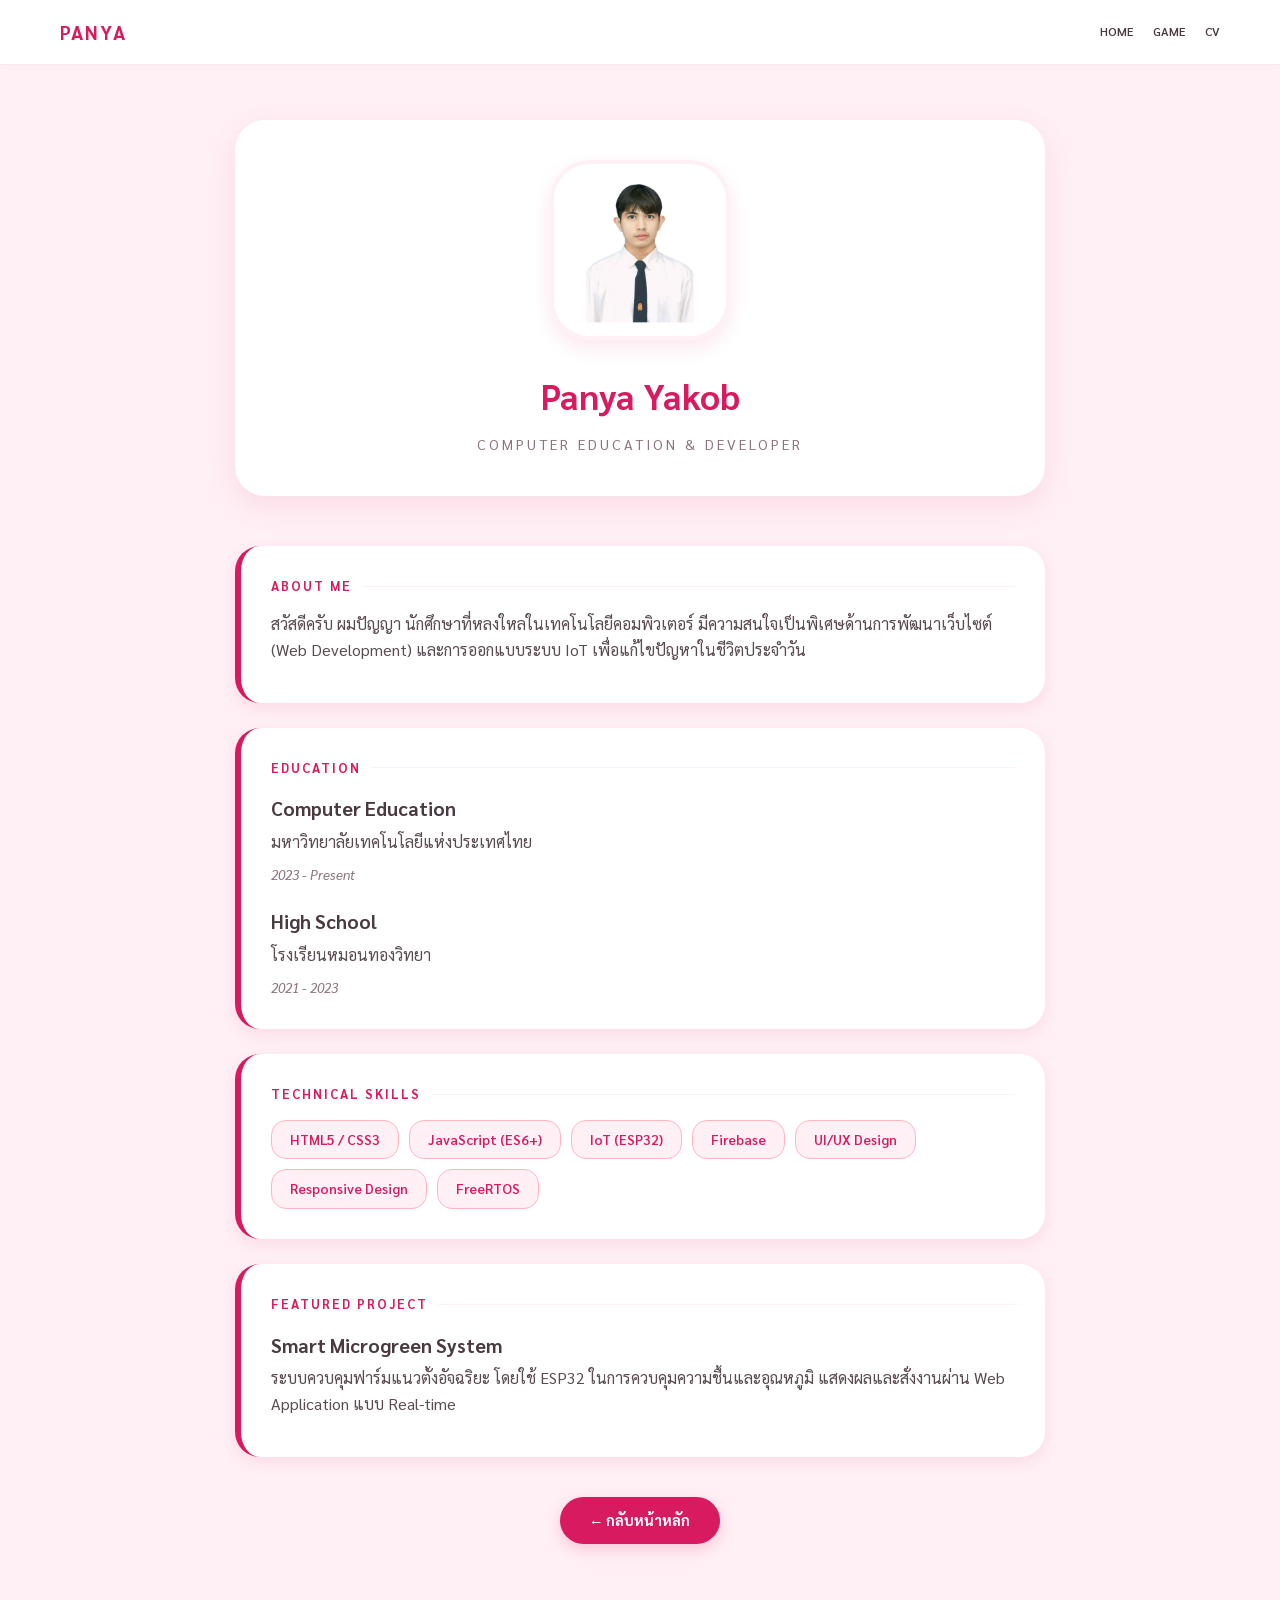
==== about.html @ d7eeed25 "ทดลอง" ====
<!DOCTYPE html>
<html lang="th">
<head>
    <meta charset="UTF-8">
    <meta name="viewport" content="width=device-width, initial-scale=1.0">
    <title>CV | Panya Pink Edition</title>
    
    <link href="https://fonts.googleapis.com/css2?family=Inter:wght@400;600;700&family=Sarabun:wght@400;700&display=swap" rel="stylesheet">

    <style>
        /* --- 1. BASE STYLES (Progressive Enhancement) --- */
        :root {
            --primary-pink: #D81B60;
            --soft-pink: #FFF0F5;
            --accent-pink: #FFB6C1;
            --dark-text: #4A3A3F;
            --light-bg: #ffffff;
            --shadow: rgba(216, 27, 96, 0.1);
        }

        * { margin: 0; padding: 0; box-sizing: border-box; }

        html { scroll-behavior: smooth; }

        body {
            font-family: 'Sarabun', 'Inter', sans-serif;
            background: var(--soft-pink);
            color: var(--dark-text);
            line-height: 1.6;
            padding-top: 80px; /* เว้นที่ให้ Navbar */
            -webkit-font-smoothing: antialiased;
        }

        /* --- 2. NAVIGATION --- */
        .navbar {
            position: fixed;
            top: 0; width: 100%; height: 65px;
            background: rgba(255, 255, 255, 0.98);
            backdrop-filter: blur(10px);
            display: flex; justify-content: center;
            z-index: 1000;
            border-bottom: 1px solid rgba(216, 27, 96, 0.1);
            box-shadow: 0 2px 10px rgba(0,0,0,0.02);
        }

        .nav-content {
            width: 100%; max-width: 1200px;
            display: flex; justify-content: space-between;
            align-items: center; padding: 0 20px;
        }

        .logo {
            font-size: 1.2rem; font-weight: 700;
            text-decoration: none; color: var(--primary-pink);
            letter-spacing: 2px;
        }

        .menu { display: flex; gap: 20px; }
        .menu a {
            text-decoration: none; color: var(--dark-text);
            font-size: 0.75rem; font-weight: 600;
            text-transform: uppercase; transition: 0.3s;
        }
        .menu a:hover { color: var(--primary-pink); }

        /* --- 3. CV LAYOUT --- */
        .cv-container {
            max-width: 850px;
            margin: 40px auto;
            padding: 0 20px;
        }

        /* Profile Header */
        .profile-header {
            text-align: center;
            margin-bottom: 50px;
            padding: 40px;
            background: var(--light-bg);
            border-radius: 30px;
            box-shadow: 0 10px 30px var(--shadow);
        }

        .profile-img {
            width: 180px; height: 180px;
            border-radius: 40px;
            object-fit: cover;
            border: 4px solid var(--soft-pink);
            margin-bottom: 20px;
            box-shadow: 0 8px 20px var(--shadow);
        }

        .profile-header h1 {
            font-size: 2.2rem;
            color: var(--primary-pink);
            margin-bottom: 10px;
        }

        .profile-header p {
            font-size: 0.9rem;
            letter-spacing: 3px;
            text-transform: uppercase;
            color: #8C747A;
        }

        /* CV Cards */
        .cv-card {
            background: var(--light-bg);
            border-radius: 25px;
            padding: 30px;
            margin-bottom: 25px;
            border-left: 6px solid var(--primary-pink);
            box-shadow: 0 5px 15px var(--shadow);
            transition: transform 0.3s ease;
        }

        .cv-card:hover {
            transform: translateY(-5px);
        }

        .section-title {
            font-size: 0.8rem;
            text-transform: uppercase;
            letter-spacing: 2px;
            color: var(--primary-pink);
            font-weight: 700;
            margin-bottom: 15px;
            display: flex;
            align-items: center;
            gap: 10px;
        }

        .section-title::after {
            content: ''; height: 1px; flex: 1; background: var(--soft-pink);
        }

        .info-title {
            font-size: 1.2rem;
            font-weight: 700;
            color: var(--dark-text);
            margin-bottom: 5px;
        }

        .info-desc {
            font-size: 1rem;
            color: #5a4b4f;
            margin-bottom: 10px;
        }

        .date-location {
            font-size: 0.85rem;
            color: #8C747A;
            font-style: italic;
        }

        /* Skill Tags */
        .skills-grid {
            display: flex;
            flex-wrap: wrap;
            gap: 10px;
            margin-top: 10px;
        }

        .skill-tag {
            background: var(--soft-pink);
            color: var(--primary-pink);
            padding: 8px 18px;
            border-radius: 15px;
            font-size: 0.85rem;
            font-weight: 600;
            border: 1px solid var(--accent-pink);
        }

        /* Footer / Back Button */
        .cv-footer {
            text-align: center;
            margin-top: 40px;
            padding-bottom: 60px;
        }

        .back-btn {
            display: inline-block;
            padding: 12px 30px;
            background: var(--primary-pink);
            color: #fff;
            text-decoration: none;
            border-radius: 50px;
            font-weight: 700;
            font-size: 0.9rem;
            transition: 0.3s;
            box-shadow: 0 5px 15px rgba(216, 27, 96, 0.2);
        }

        .back-btn:hover {
            background: #AD1457;
            transform: scale(1.05);
        }

        /* --- 4. RESPONSIVE --- */
        @media (max-width: 600px) {
            .profile-header { padding: 30px 20px; }
            .profile-img { width: 140px; height: 140px; }
            .profile-header h1 { font-size: 1.8rem; }
            .menu { display: none; } /* ซ่อนเมนูบนมือถือเพื่อความสะอาด */
        }
    </style>
</head>
<body>

    <nav class="navbar">
        <div class="nav-content">
            <a href="index.html" class="logo">PANYA</a>
            <div class="menu">
                <a href="index.html">Home</a>
                <a href="app.html">Game</a>
                <a href="about.html">CV</a>
            </div>
        </div>
    </nav>

    <main class="cv-container">
        
        <header class="profile-header">
            <img src="images/panyayakob.png" alt="Panya Yakob" class="profile-img" onerror="this.src='https://via.placeholder.com/200x200/D81B60/ffffff?text=Panya'">
            <h1>Panya Yakob</h1>
            <p>Computer Education & Developer</p>
        </header>

        <section class="cv-card">
            <div class="section-title">About Me</div>
            <p class="info-desc">
                สวัสดีครับ ผมปัญญา นักศึกษาที่หลงใหลในเทคโนโลยีคอมพิวเตอร์ 
                มีความสนใจเป็นพิเศษด้านการพัฒนาเว็บไซต์ (Web Development) 
                และการออกแบบระบบ IoT เพื่อแก้ไขปัญหาในชีวิตประจำวัน
            </p>
        </section>

        <section class="cv-card">
            <div class="section-title">Education</div>
            <div style="margin-bottom: 20px;">
                <p class="info-title">Computer Education</p>
                <p class="info-desc">มหาวิทยาลัยเทคโนโลยีแห่งประเทศไทย</p>
                <p class="date-location">2023 - Present</p>
            </div>
            <div>
                <p class="info-title">High School</p>
                <p class="info-desc">โรงเรียนหมอนทองวิทยา</p>
                <p class="date-location">2021 - 2023</p>
            </div>
        </section>

        <section class="cv-card">
            <div class="section-title">Technical Skills</div>
            <div class="skills-grid">
                <span class="skill-tag">HTML5 / CSS3</span>
                <span class="skill-tag">JavaScript (ES6+)</span>
                <span class="skill-tag">IoT (ESP32)</span>
                <span class="skill-tag">Firebase</span>
                <span class="skill-tag">UI/UX Design</span>
                <span class="skill-tag">Responsive Design</span>
                <span class="skill-tag">FreeRTOS</span>
            </div>
        </section>

        <section class="cv-card">
            <div class="section-title">Featured Project</div>
            <p class="info-title">Smart Microgreen System</p>
            <p class="info-desc">
                ระบบควบคุมฟาร์มแนวตั้งอัจฉริยะ โดยใช้ ESP32 ในการควบคุมความชื้นและอุณหภูมิ 
                แสดงผลและสั่งงานผ่าน Web Application แบบ Real-time
            </p>
        </section>

        <div class="cv-footer">
            <a href="index.html" class="back-btn">← กลับหน้าหลัก</a>
        </div>

    </main>

</body>
</html>
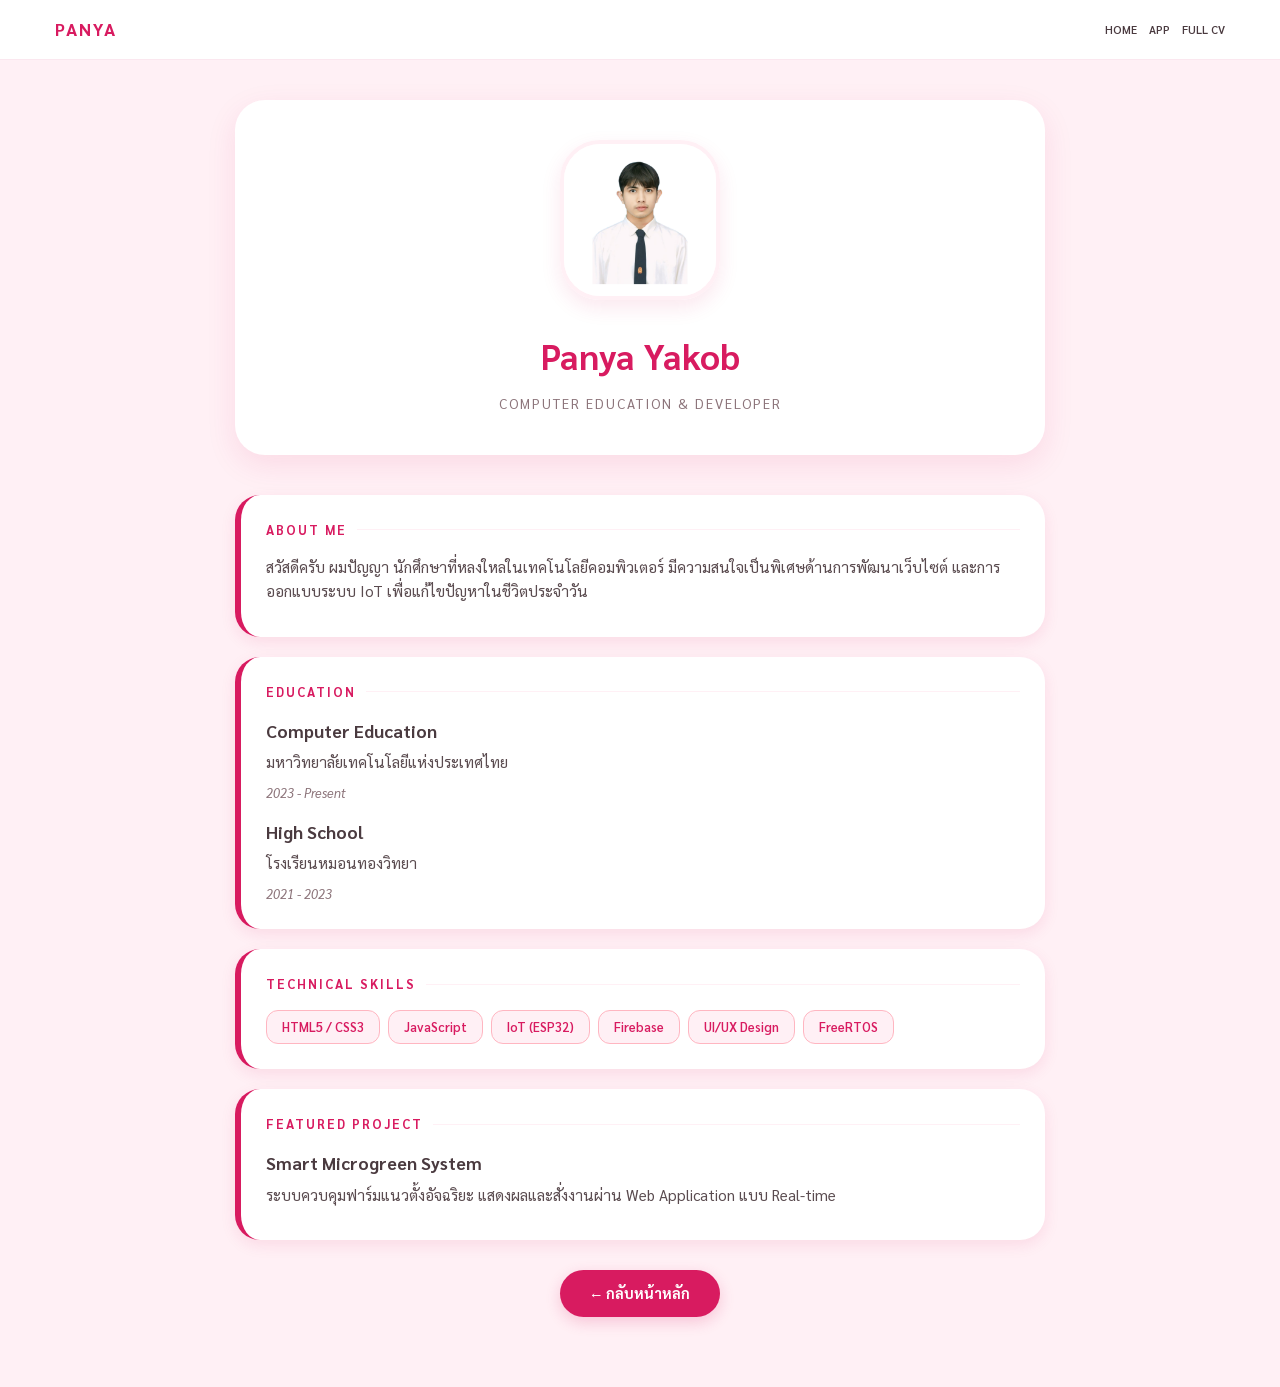
==== commit 04a9100c: "ทดลอง" ====
--- a/about.html
+++ b/about.html
@@ -27,38 +27,49 @@
             background: var(--soft-pink);
             color: var(--dark-text);
             line-height: 1.6;
-            padding-top: 80px; /* เว้นที่ให้ Navbar */
+            padding-top: 80px; 
             -webkit-font-smoothing: antialiased;
         }
 
-        /* --- 2. NAVIGATION --- */
+        /* --- 2. NAVIGATION (ปรับปรุงส่วนที่หายไปให้ Responsive) --- */
         .navbar {
             position: fixed;
-            top: 0; width: 100%; height: 65px;
+            top: 0; width: 100%; height: 60px;
             background: rgba(255, 255, 255, 0.98);
             backdrop-filter: blur(10px);
             display: flex; justify-content: center;
             z-index: 1000;
             border-bottom: 1px solid rgba(216, 27, 96, 0.1);
-            box-shadow: 0 2px 10px rgba(0,0,0,0.02);
         }
 
         .nav-content {
             width: 100%; max-width: 1200px;
             display: flex; justify-content: space-between;
-            align-items: center; padding: 0 20px;
+            align-items: center; padding: 0 15px;
         }
 
         .logo {
-            font-size: 1.2rem; font-weight: 700;
+            font-size: 1.1rem; font-weight: 700;
             text-decoration: none; color: var(--primary-pink);
             letter-spacing: 2px;
-        }
-
-        .menu { display: flex; gap: 20px; }
+            flex-shrink: 0;
+        }
+
+        .menu { 
+            display: flex; 
+            gap: 12px; 
+            overflow-x: auto; 
+            white-space: nowrap;
+            padding: 5px 0;
+            -webkit-overflow-scrolling: touch;
+        }
+
+        /* ซ่อน Scrollbar */
+        .menu::-webkit-scrollbar { display: none; }
+
         .menu a {
             text-decoration: none; color: var(--dark-text);
-            font-size: 0.75rem; font-weight: 600;
+            font-size: 0.7rem; font-weight: 600;
             text-transform: uppercase; transition: 0.3s;
         }
         .menu a:hover { color: var(--primary-pink); }
@@ -66,22 +77,21 @@
         /* --- 3. CV LAYOUT --- */
         .cv-container {
             max-width: 850px;
-            margin: 40px auto;
+            margin: 20px auto;
             padding: 0 20px;
         }
 
-        /* Profile Header */
         .profile-header {
             text-align: center;
-            margin-bottom: 50px;
-            padding: 40px;
+            margin-bottom: 40px;
+            padding: 40px 20px;
             background: var(--light-bg);
             border-radius: 30px;
             box-shadow: 0 10px 30px var(--shadow);
         }
 
         .profile-img {
-            width: 180px; height: 180px;
+            width: 160px; height: 160px;
             border-radius: 40px;
             object-fit: cover;
             border: 4px solid var(--soft-pink);
@@ -90,32 +100,29 @@
         }
 
         .profile-header h1 {
-            font-size: 2.2rem;
+            font-size: clamp(1.8rem, 5vw, 2.2rem);
             color: var(--primary-pink);
             margin-bottom: 10px;
         }
 
         .profile-header p {
-            font-size: 0.9rem;
-            letter-spacing: 3px;
+            font-size: 0.85rem;
+            letter-spacing: 2px;
             text-transform: uppercase;
             color: #8C747A;
         }
 
-        /* CV Cards */
         .cv-card {
             background: var(--light-bg);
             border-radius: 25px;
-            padding: 30px;
-            margin-bottom: 25px;
+            padding: 25px;
+            margin-bottom: 20px;
             border-left: 6px solid var(--primary-pink);
             box-shadow: 0 5px 15px var(--shadow);
             transition: transform 0.3s ease;
         }
 
-        .cv-card:hover {
-            transform: translateY(-5px);
-        }
+        .cv-card:hover { transform: translateY(-5px); }
 
         .section-title {
             font-size: 0.8rem;
@@ -124,83 +131,38 @@
             color: var(--primary-pink);
             font-weight: 700;
             margin-bottom: 15px;
-            display: flex;
-            align-items: center;
-            gap: 10px;
-        }
-
-        .section-title::after {
-            content: ''; height: 1px; flex: 1; background: var(--soft-pink);
-        }
-
-        .info-title {
-            font-size: 1.2rem;
-            font-weight: 700;
-            color: var(--dark-text);
-            margin-bottom: 5px;
-        }
-
-        .info-desc {
-            font-size: 1rem;
-            color: #5a4b4f;
-            margin-bottom: 10px;
-        }
-
-        .date-location {
-            font-size: 0.85rem;
-            color: #8C747A;
-            font-style: italic;
-        }
-
-        /* Skill Tags */
-        .skills-grid {
-            display: flex;
-            flex-wrap: wrap;
-            gap: 10px;
-            margin-top: 10px;
-        }
-
+            display: flex; align-items: center; gap: 10px;
+        }
+
+        .section-title::after { content: ''; height: 1px; flex: 1; background: var(--soft-pink); }
+
+        .info-title { font-size: 1.1rem; font-weight: 700; color: var(--dark-text); margin-bottom: 5px; }
+        .info-desc { font-size: 0.95rem; color: #5a4b4f; margin-bottom: 8px; }
+        .date-location { font-size: 0.8rem; color: #8C747A; font-style: italic; }
+
+        .skills-grid { display: flex; flex-wrap: wrap; gap: 8px; margin-top: 10px; }
         .skill-tag {
-            background: var(--soft-pink);
-            color: var(--primary-pink);
-            padding: 8px 18px;
-            border-radius: 15px;
-            font-size: 0.85rem;
-            font-weight: 600;
-            border: 1px solid var(--accent-pink);
-        }
-
-        /* Footer / Back Button */
-        .cv-footer {
-            text-align: center;
-            margin-top: 40px;
-            padding-bottom: 60px;
-        }
+            background: var(--soft-pink); color: var(--primary-pink);
+            padding: 6px 15px; border-radius: 12px;
+            font-size: 0.8rem; font-weight: 600; border: 1px solid var(--accent-pink);
+        }
+
+        .cv-footer { text-align: center; margin-top: 30px; padding-bottom: 50px; }
 
         .back-btn {
-            display: inline-block;
-            padding: 12px 30px;
-            background: var(--primary-pink);
-            color: #fff;
-            text-decoration: none;
-            border-radius: 50px;
-            font-weight: 700;
-            font-size: 0.9rem;
-            transition: 0.3s;
-            box-shadow: 0 5px 15px rgba(216, 27, 96, 0.2);
-        }
-
-        .back-btn:hover {
-            background: #AD1457;
-            transform: scale(1.05);
-        }
-
-        /* --- 4. RESPONSIVE --- */
-        @media (max-width: 600px) {
-            .profile-header { padding: 30px 20px; }
-            .profile-img { width: 140px; height: 140px; }
-            .profile-header h1 { font-size: 1.8rem; }
-            .menu { display: none; } /* ซ่อนเมนูบนมือถือเพื่อความสะอาด */
+            display: inline-block; padding: 12px 30px;
+            background: var(--primary-pink); color: #fff;
+            text-decoration: none; border-radius: 50px;
+            font-weight: 700; font-size: 0.9rem;
+            transition: 0.3s; box-shadow: 0 5px 15px rgba(216, 27, 96, 0.2);
+        }
+
+        .back-btn:hover { background: #AD1457; transform: scale(1.05); }
+
+        @media (max-width: 400px) {
+            .logo { font-size: 0.9rem; }
+            .menu { gap: 8px; }
+            .profile-header { padding: 30px 15px; }
         }
     </style>
 </head>
@@ -211,8 +173,8 @@
             <a href="index.html" class="logo">PANYA</a>
             <div class="menu">
                 <a href="index.html">Home</a>
-                <a href="app.html">Game</a>
-                <a href="about.html">CV</a>
+                <a href="app.html">App</a>
+                <a href="about.html">Full CV</a>
             </div>
         </div>
     </nav>
@@ -228,15 +190,13 @@
         <section class="cv-card">
             <div class="section-title">About Me</div>
             <p class="info-desc">
-                สวัสดีครับ ผมปัญญา นักศึกษาที่หลงใหลในเทคโนโลยีคอมพิวเตอร์ 
-                มีความสนใจเป็นพิเศษด้านการพัฒนาเว็บไซต์ (Web Development) 
-                และการออกแบบระบบ IoT เพื่อแก้ไขปัญหาในชีวิตประจำวัน
+                สวัสดีครับ ผมปัญญา นักศึกษาที่หลงใหลในเทคโนโลยีคอมพิวเตอร์ มีความสนใจเป็นพิเศษด้านการพัฒนาเว็บไซต์ และการออกแบบระบบ IoT เพื่อแก้ไขปัญหาในชีวิตประจำวัน
             </p>
         </section>
 
         <section class="cv-card">
             <div class="section-title">Education</div>
-            <div style="margin-bottom: 20px;">
+            <div style="margin-bottom: 15px;">
                 <p class="info-title">Computer Education</p>
                 <p class="info-desc">มหาวิทยาลัยเทคโนโลยีแห่งประเทศไทย</p>
                 <p class="date-location">2023 - Present</p>
@@ -252,11 +212,10 @@
             <div class="section-title">Technical Skills</div>
             <div class="skills-grid">
                 <span class="skill-tag">HTML5 / CSS3</span>
-                <span class="skill-tag">JavaScript (ES6+)</span>
+                <span class="skill-tag">JavaScript</span>
                 <span class="skill-tag">IoT (ESP32)</span>
                 <span class="skill-tag">Firebase</span>
                 <span class="skill-tag">UI/UX Design</span>
-                <span class="skill-tag">Responsive Design</span>
                 <span class="skill-tag">FreeRTOS</span>
             </div>
         </section>
@@ -265,8 +224,7 @@
             <div class="section-title">Featured Project</div>
             <p class="info-title">Smart Microgreen System</p>
             <p class="info-desc">
-                ระบบควบคุมฟาร์มแนวตั้งอัจฉริยะ โดยใช้ ESP32 ในการควบคุมความชื้นและอุณหภูมิ 
-                แสดงผลและสั่งงานผ่าน Web Application แบบ Real-time
+                ระบบควบคุมฟาร์มแนวตั้งอัจฉริยะ แสดงผลและสั่งงานผ่าน Web Application แบบ Real-time
             </p>
         </section>
 
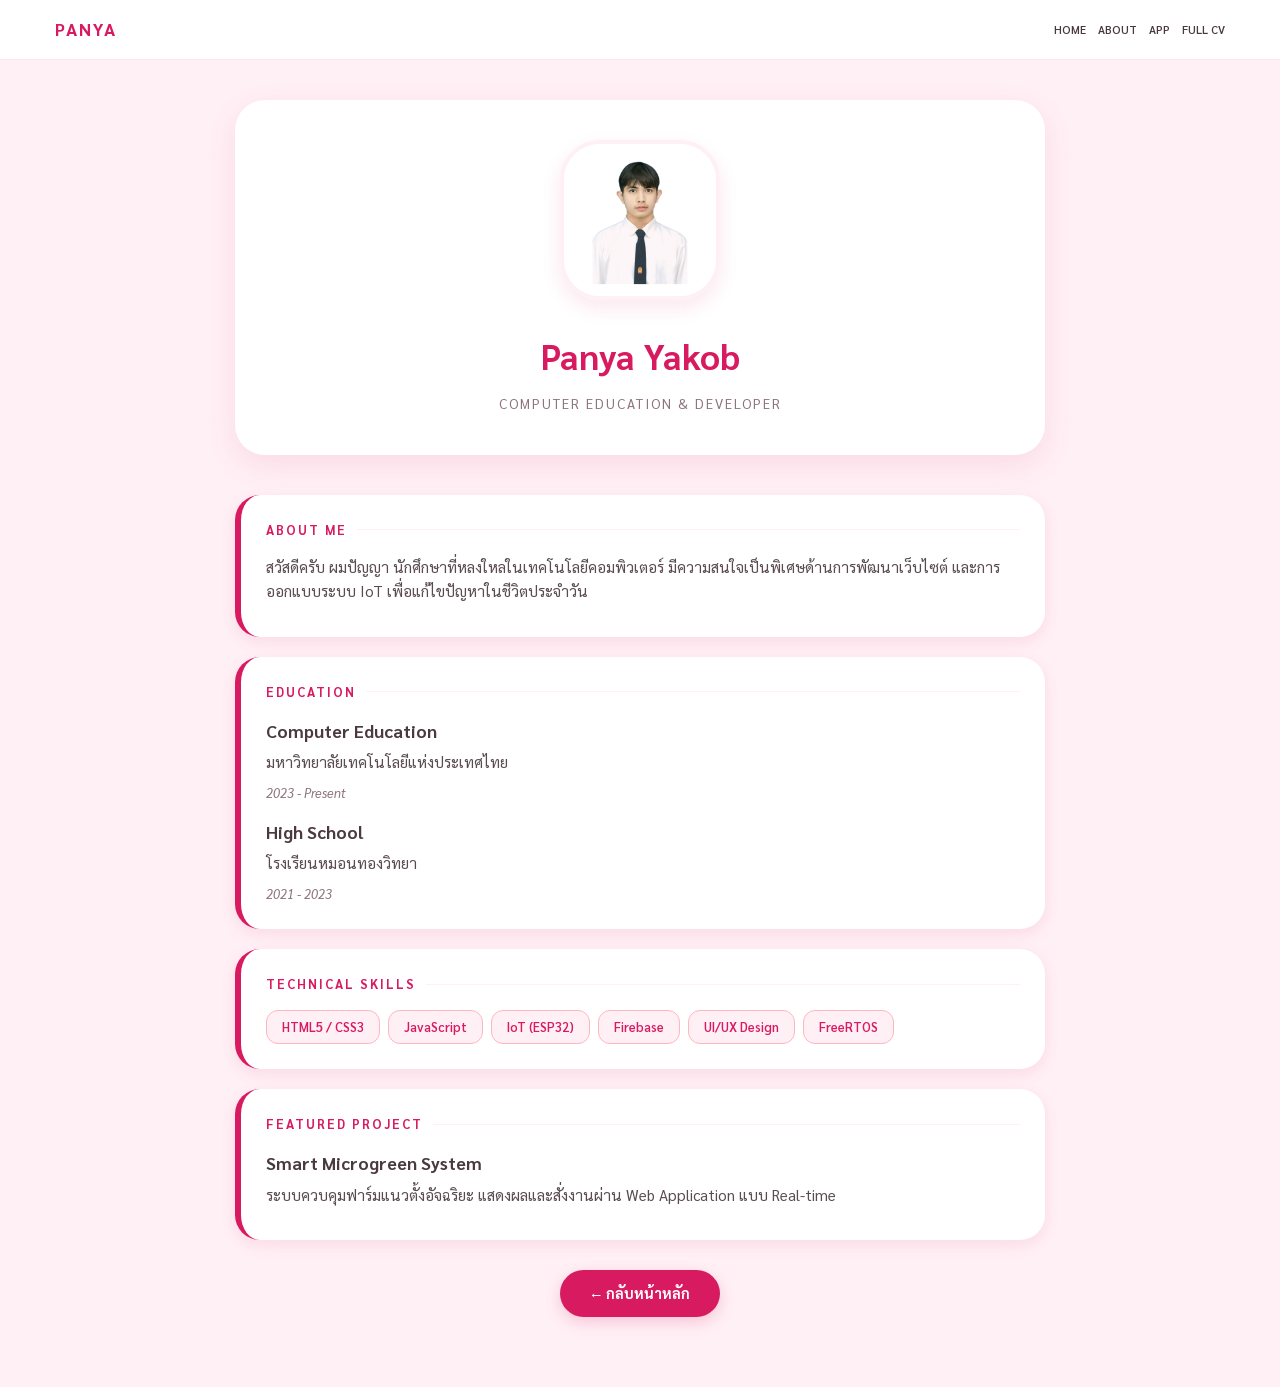
==== commit 1b1876e2: "ทดลอง" ====
--- a/about.html
+++ b/about.html
@@ -8,7 +8,7 @@
     <link href="https://fonts.googleapis.com/css2?family=Inter:wght@400;600;700&family=Sarabun:wght@400;700&display=swap" rel="stylesheet">
 
     <style>
-        /* --- 1. BASE STYLES (Progressive Enhancement) --- */
+        /* --- 1. BASE STYLES --- */
         :root {
             --primary-pink: #D81B60;
             --soft-pink: #FFF0F5;
@@ -31,7 +31,7 @@
             -webkit-font-smoothing: antialiased;
         }
 
-        /* --- 2. NAVIGATION (ปรับปรุงส่วนที่หายไปให้ Responsive) --- */
+        /* --- 2. NAVIGATION (Responsive Optimized) --- */
         .navbar {
             position: fixed;
             top: 0; width: 100%; height: 60px;
@@ -159,10 +159,12 @@
 
         .back-btn:hover { background: #AD1457; transform: scale(1.05); }
 
+        /* การปรับแต่งสำหรับมือถือจอเล็กพิเศษ */
         @media (max-width: 400px) {
             .logo { font-size: 0.9rem; }
             .menu { gap: 8px; }
             .profile-header { padding: 30px 15px; }
+            .nav-content { padding: 0 10px; }
         }
     </style>
 </head>
@@ -173,6 +175,7 @@
             <a href="index.html" class="logo">PANYA</a>
             <div class="menu">
                 <a href="index.html">Home</a>
+                <a href="index.html#about">About</a>
                 <a href="app.html">App</a>
                 <a href="about.html">Full CV</a>
             </div>
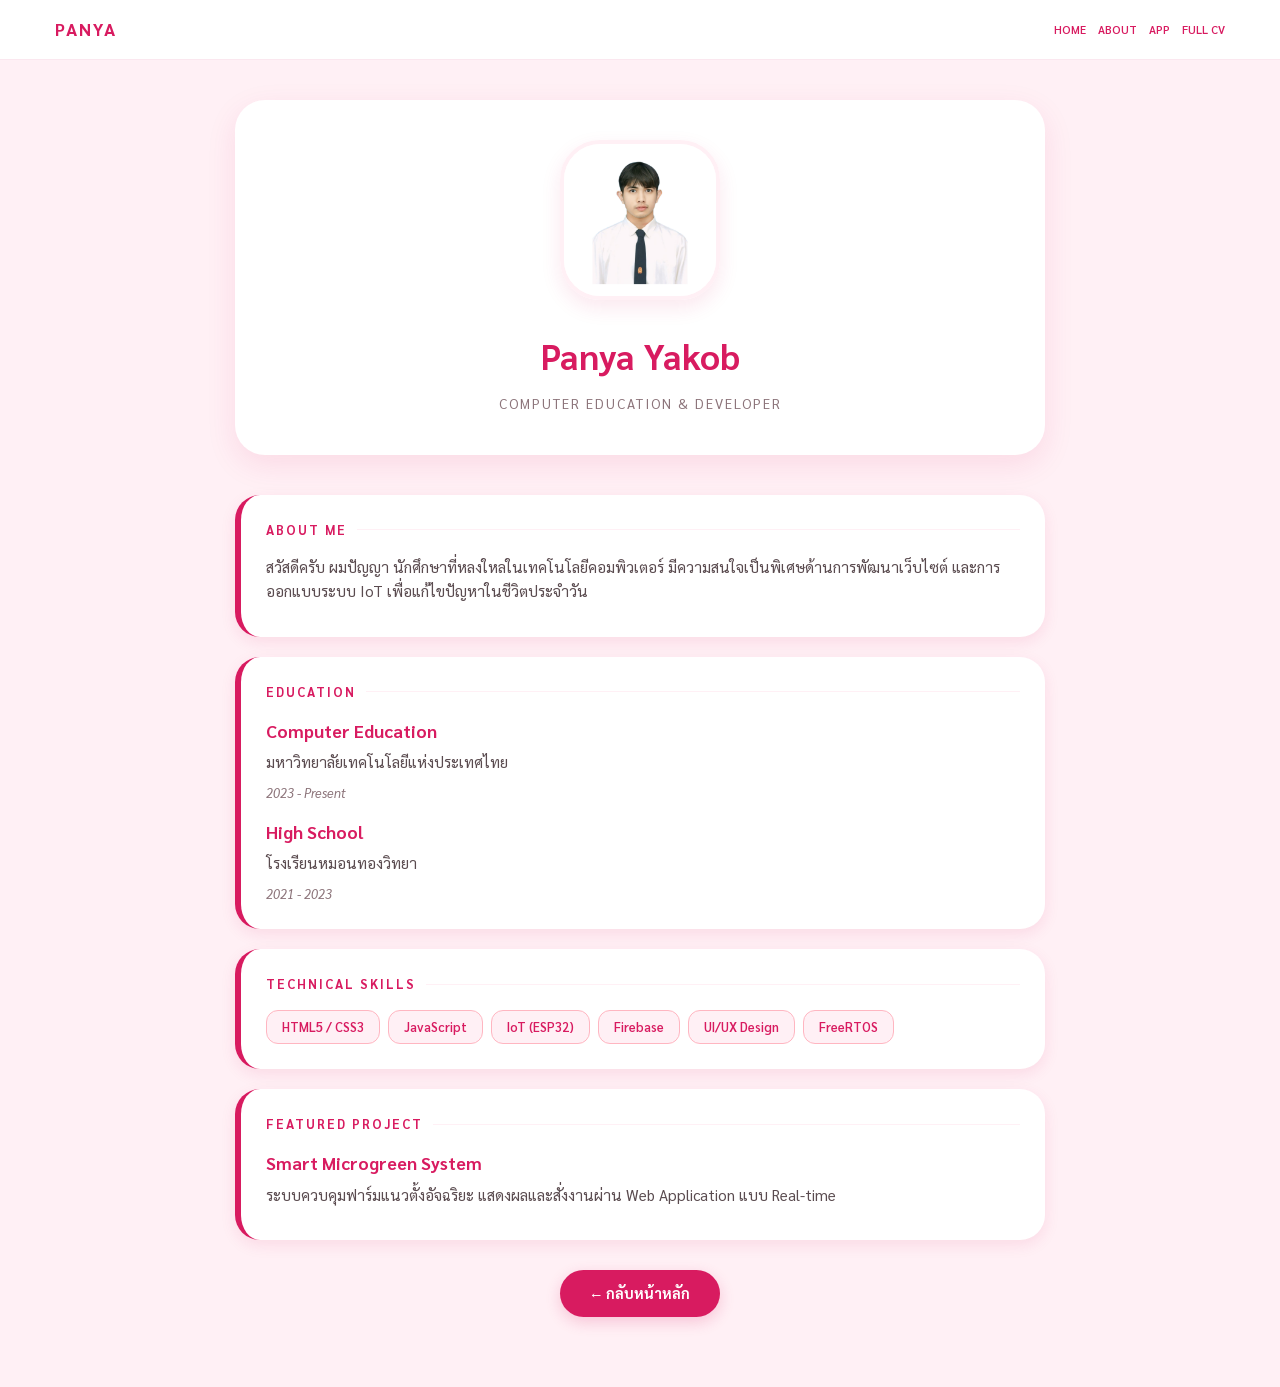
==== commit fea7da21: "test" ====
--- a/about.html
+++ b/about.html
@@ -13,7 +13,7 @@
             --primary-pink: #D81B60;
             --soft-pink: #FFF0F5;
             --accent-pink: #FFB6C1;
-            --dark-text: #4A3A3F;
+            --dark-text: #D81B60;
             --light-bg: #ffffff;
             --shadow: rgba(216, 27, 96, 0.1);
         }
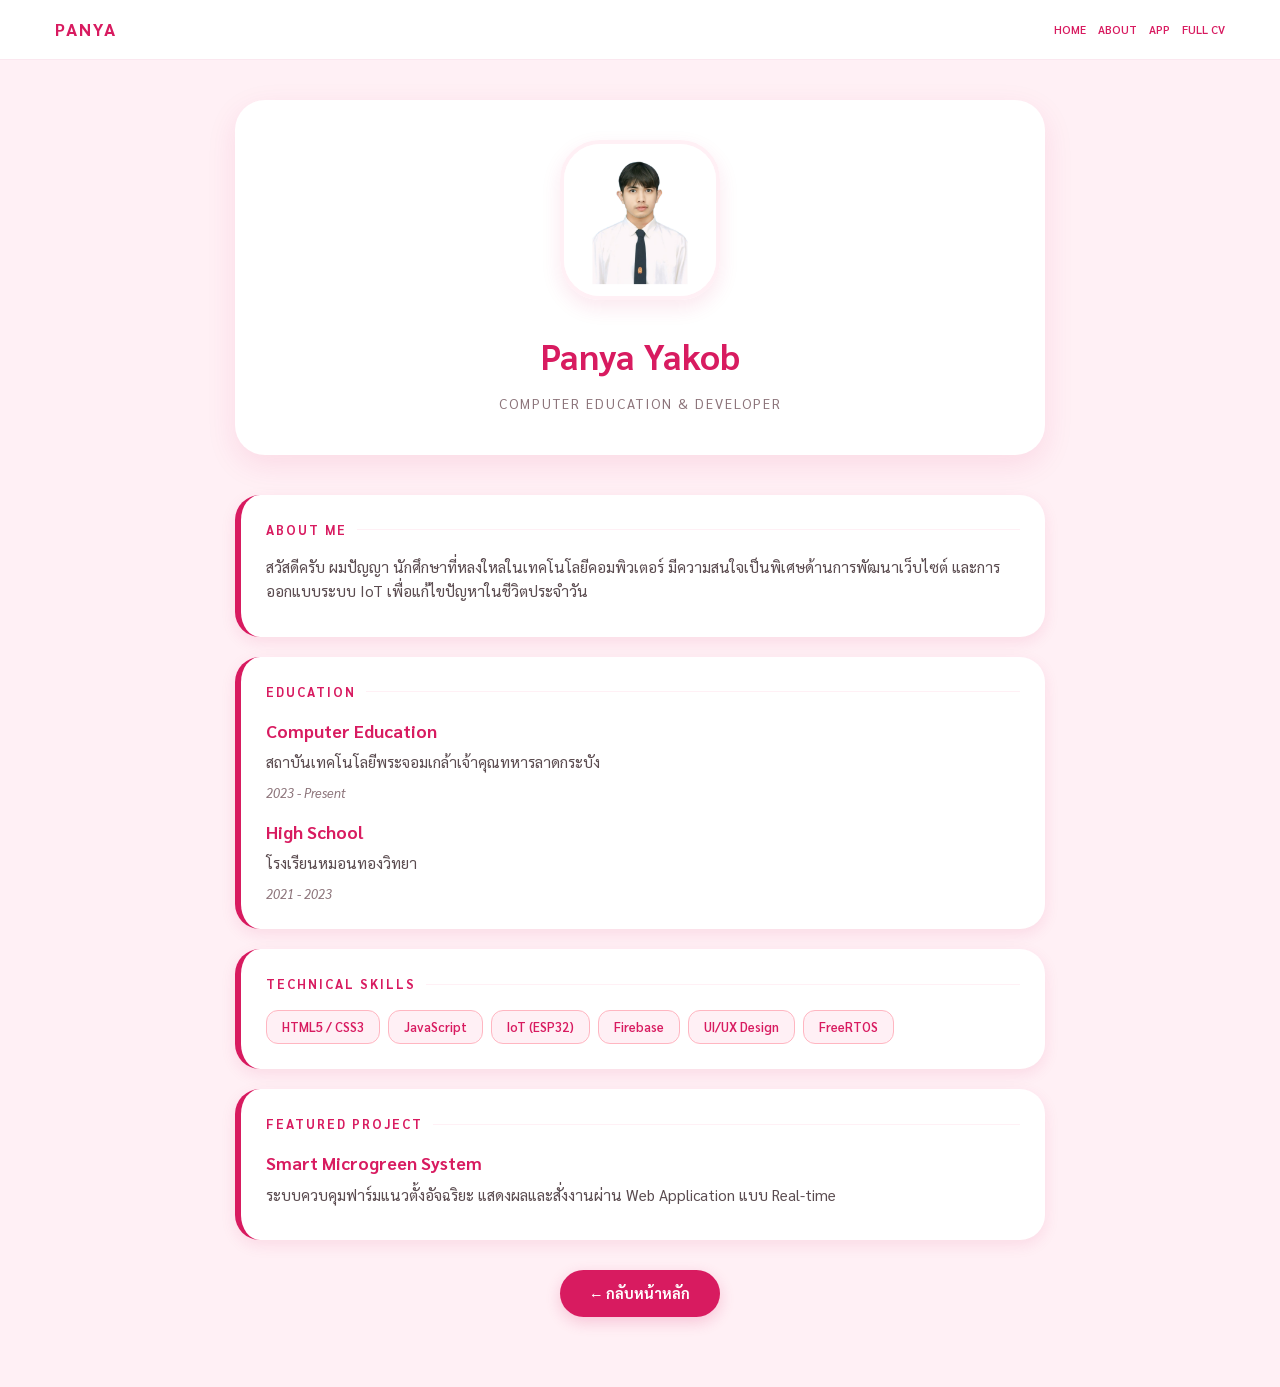
==== commit 7b220e40: "test" ====
--- a/about.html
+++ b/about.html
@@ -201,7 +201,7 @@
             <div class="section-title">Education</div>
             <div style="margin-bottom: 15px;">
                 <p class="info-title">Computer Education</p>
-                <p class="info-desc">มหาวิทยาลัยเทคโนโลยีแห่งประเทศไทย</p>
+                <p class="info-desc">สถาบันเทคโนโลยีพระจอมเกล้าเจ้าคุณทหารลาดกระบัง</p>
                 <p class="date-location">2023 - Present</p>
             </div>
             <div>
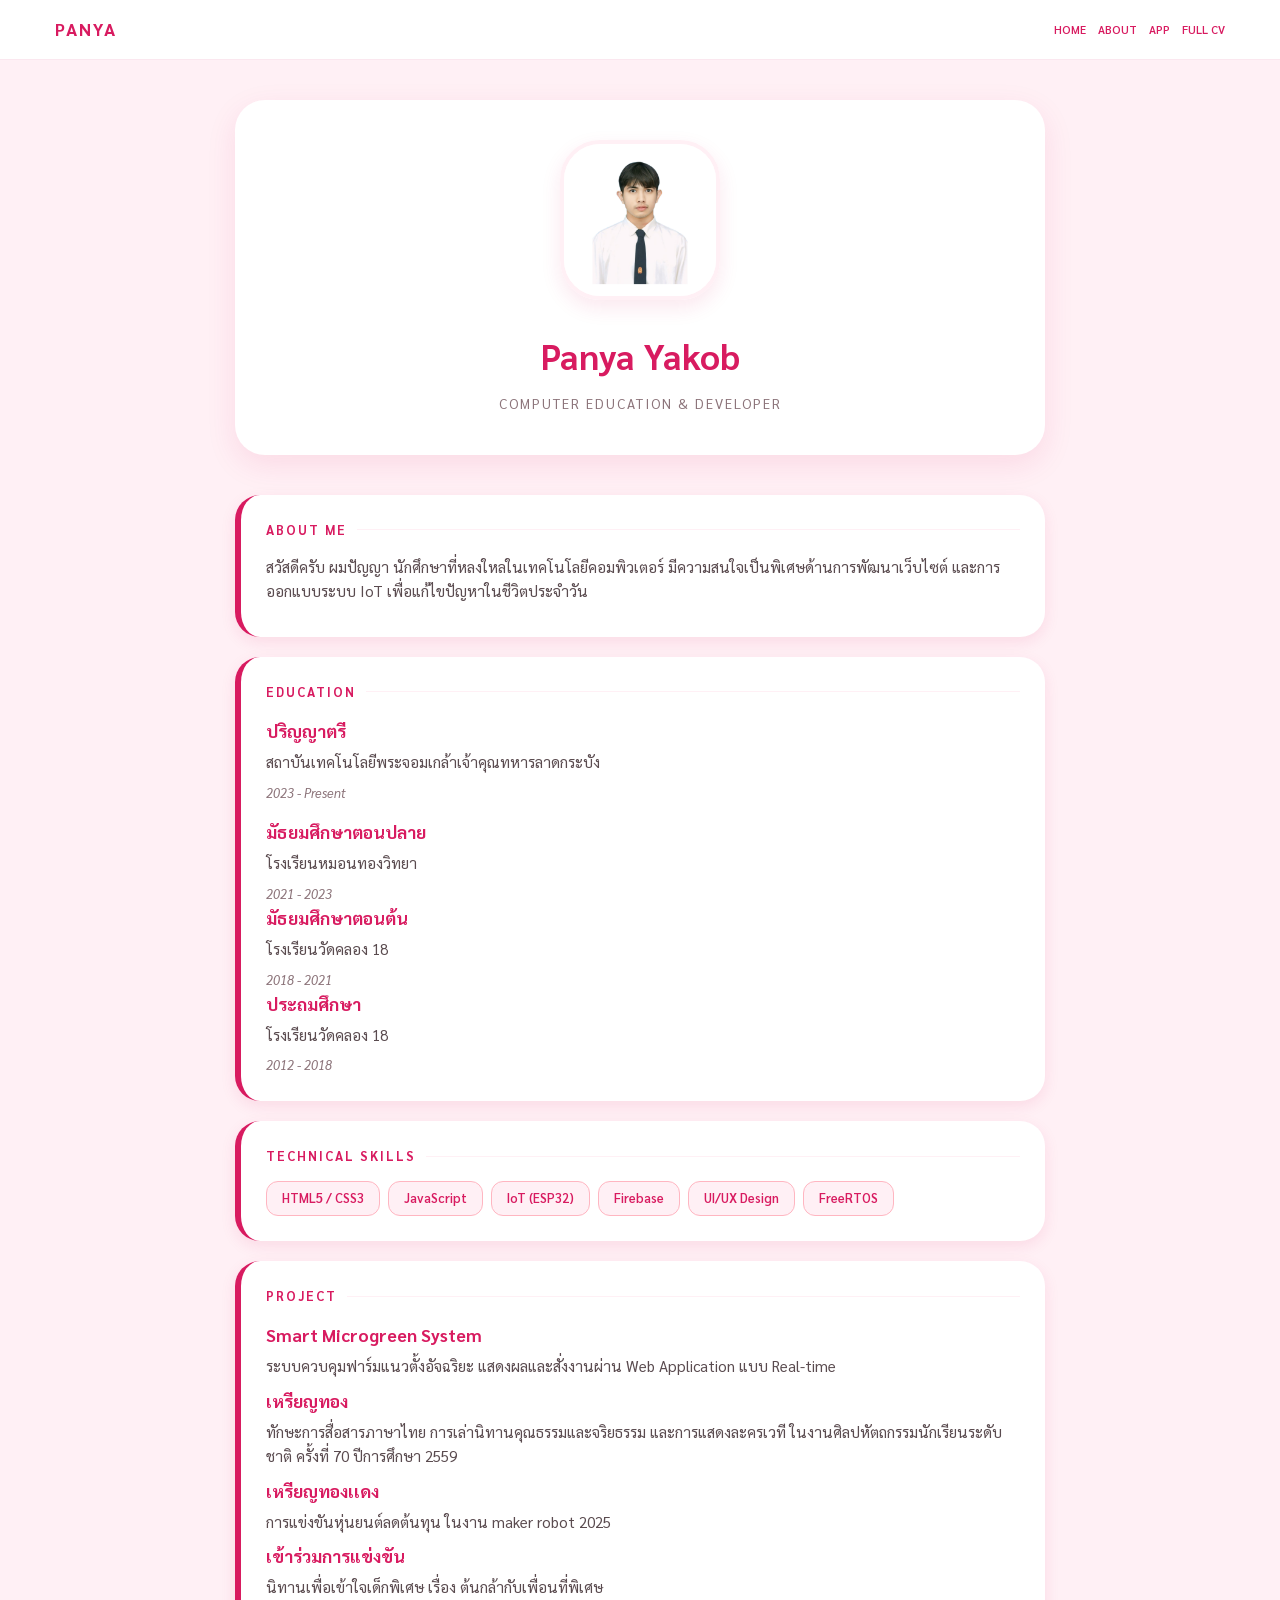
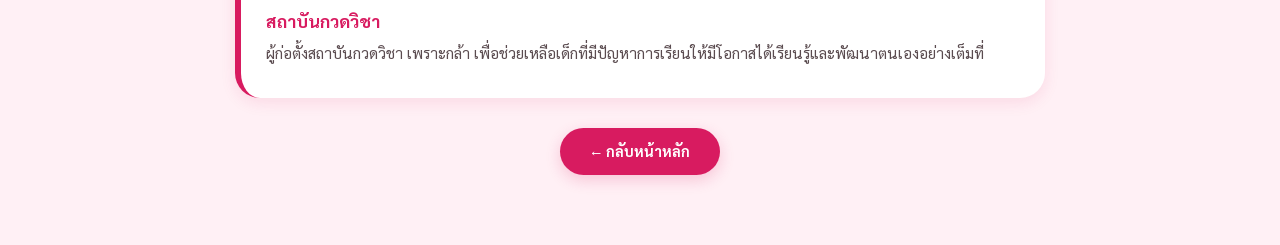
==== commit 55ca382c: "ทดลอง" ====
--- a/about.html
+++ b/about.html
@@ -200,14 +200,24 @@
         <section class="cv-card">
             <div class="section-title">Education</div>
             <div style="margin-bottom: 15px;">
-                <p class="info-title">Computer Education</p>
+                <p class="info-title">ปริญญาตรี</p>
                 <p class="info-desc">สถาบันเทคโนโลยีพระจอมเกล้าเจ้าคุณทหารลาดกระบัง</p>
                 <p class="date-location">2023 - Present</p>
             </div>
             <div>
-                <p class="info-title">High School</p>
+                <p class="info-title">มัธยมศึกษาตอนปลาย</p>
                 <p class="info-desc">โรงเรียนหมอนทองวิทยา</p>
                 <p class="date-location">2021 - 2023</p>
+            </div>
+            <div>
+                <p class="info-title">มัธยมศึกษาตอนต้น</p>
+                <p class="info-desc">โรงเรียนวัดคลอง 18</p>
+                <p class="date-location">2018 - 2021</p>
+            </div>
+            <div>
+                <p class="info-title">ประถมศึกษา</p>
+                <p class="info-desc">โรงเรียนวัดคลอง 18</p>
+                <p class="date-location">2012 - 2018</p>
             </div>
         </section>
 
@@ -224,10 +234,26 @@
         </section>
 
         <section class="cv-card">
-            <div class="section-title">Featured Project</div>
+            <div class="section-title"> Project</div>
             <p class="info-title">Smart Microgreen System</p>
             <p class="info-desc">
                 ระบบควบคุมฟาร์มแนวตั้งอัจฉริยะ แสดงผลและสั่งงานผ่าน Web Application แบบ Real-time
+            </p>
+            <p class="info-title">เหรียญทอง</p>
+            <p class="info-desc">
+                ทักษะการสื่อสารภาษาไทย การเล่านิทานคุณธรรมและจริยธรรม และการแสดงละครเวที ในงานศิลปหัตถกรรมนักเรียนระดับชาติ ครั้งที่ 70 ปีการศึกษา 2559
+            </p>
+            <p class="info-title">เหรียญทองเเดง</p>
+            <p class="info-desc">
+                การแข่งขันหุ่นยนต์ลดต้นทุน ในงาน maker robot 2025
+            </p>
+            <p class="info-title">เข้าร่วมการแข่งขัน</p>
+            <p class="info-desc">
+                นิทานเพื่อเข้าใจเด็กพิเศษ เรื่อง ต้นกล้ากับเพื่อนที่พิเศษ
+            </p>
+            <p class="info-title">สถาบันกวดวิชา</p>
+            <p class="info-desc">
+                ผู้ก่อตั้งสถาบันกวดวิชา เพราะกล้า เพื่อช่วยเหลือเด็กที่มีปัญหาการเรียนให้มีโอกาสได้เรียนรู้และพัฒนาตนเองอย่างเต็มที่
             </p>
         </section>
 
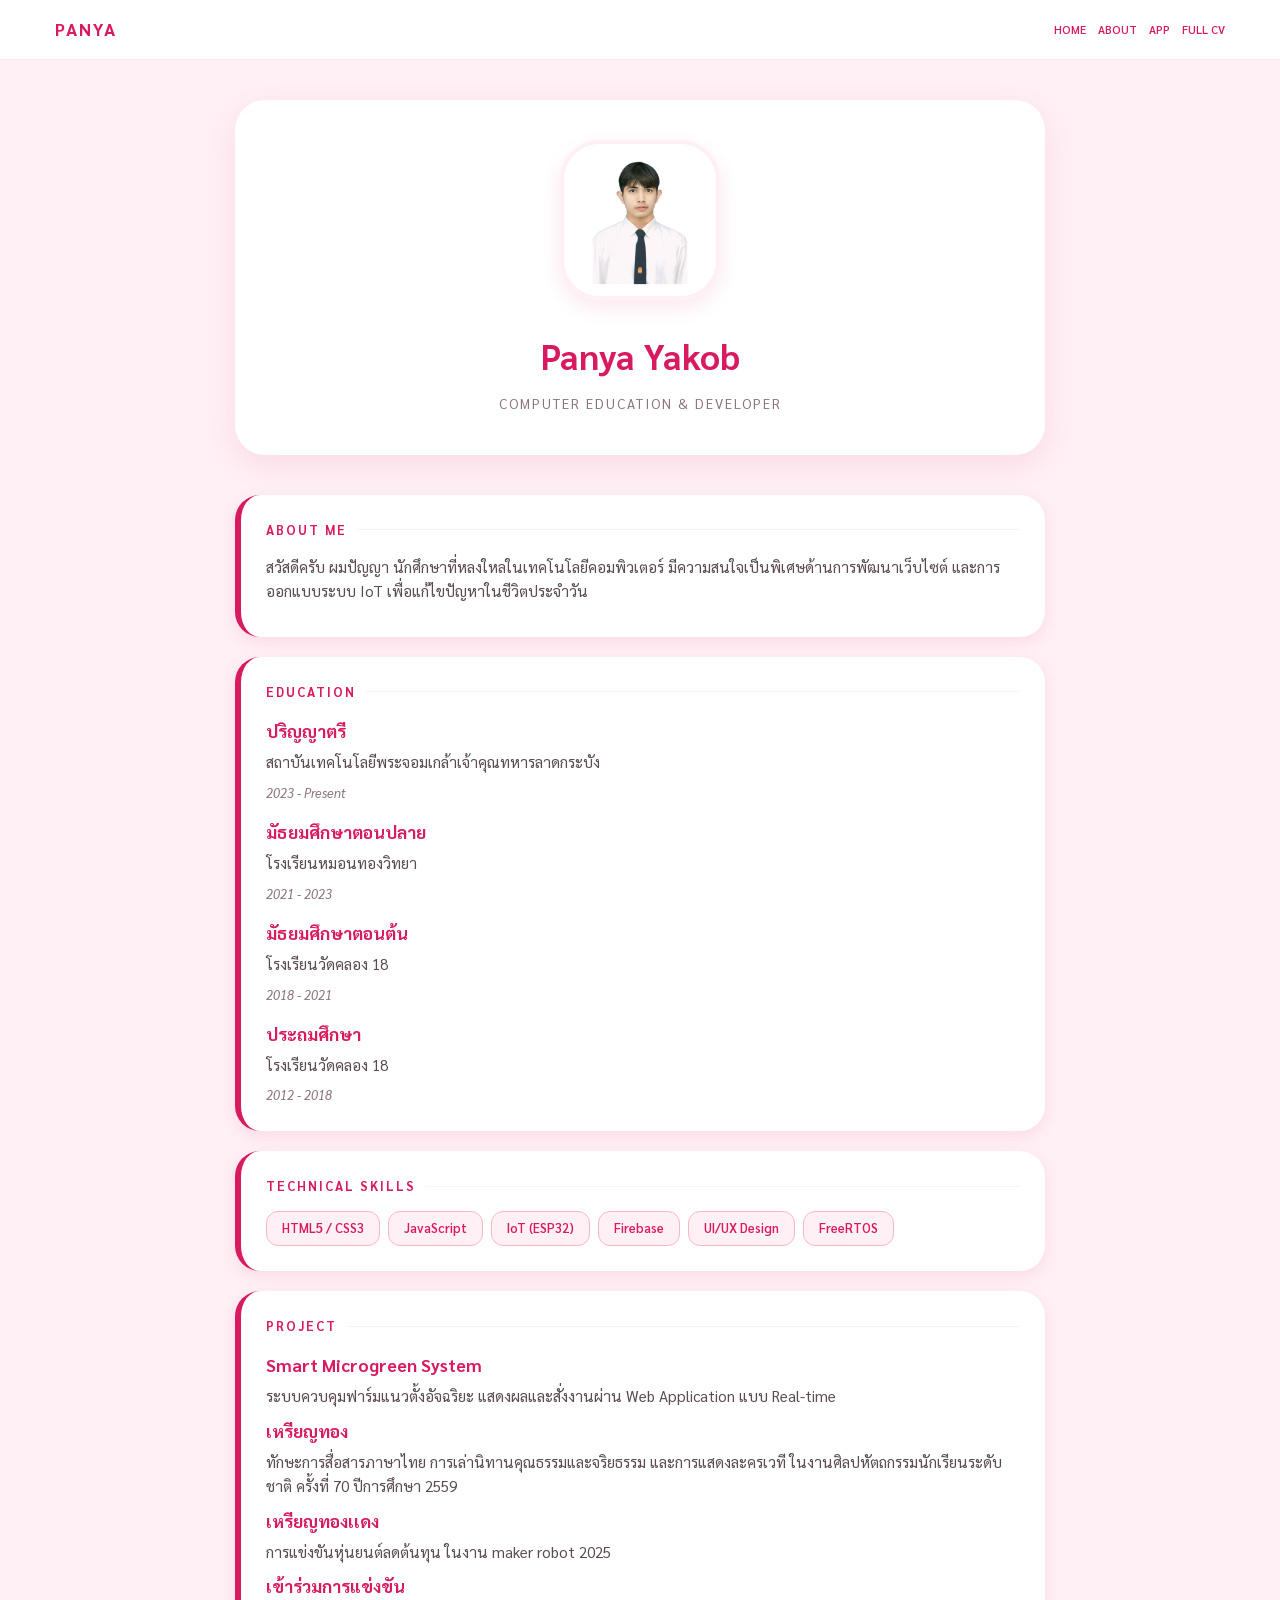
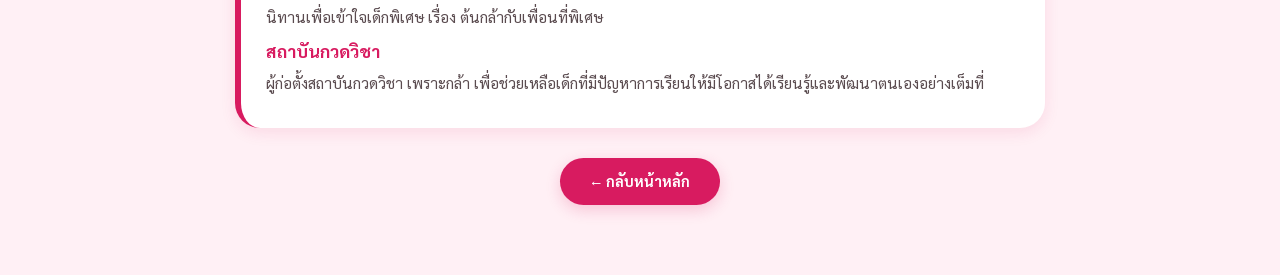
==== commit babc2780: "ทดลอง" ====
--- a/about.html
+++ b/about.html
@@ -8,7 +8,7 @@
     <link href="https://fonts.googleapis.com/css2?family=Inter:wght@400;600;700&family=Sarabun:wght@400;700&display=swap" rel="stylesheet">
 
     <style>
-        /* --- 1. BASE STYLES --- */
+        /* --- 1. BASE STYLES: กำหนดชุดสีหลัก (Palette) เพื่อความเป็นเอกภาพของแบรนด์บุคคล --- */
         :root {
             --primary-pink: #D81B60;
             --soft-pink: #FFF0F5;
@@ -31,12 +31,12 @@
             -webkit-font-smoothing: antialiased;
         }
 
-        /* --- 2. NAVIGATION (Responsive Optimized) --- */
+        /* --- 2. NAVIGATION: เมนูแบบ Sticky ที่รองรับการปัด (Scroll) บนมือถือจอเล็ก --- */
         .navbar {
             position: fixed;
             top: 0; width: 100%; height: 60px;
             background: rgba(255, 255, 255, 0.98);
-            backdrop-filter: blur(10px);
+            backdrop-filter: blur(10px); /* เอฟเฟกต์กระจกฝ้าเพิ่มความหรูหรา */
             display: flex; justify-content: center;
             z-index: 1000;
             border-bottom: 1px solid rgba(216, 27, 96, 0.1);
@@ -64,7 +64,7 @@
             -webkit-overflow-scrolling: touch;
         }
 
-        /* ซ่อน Scrollbar */
+        /* ซ่อน Scrollbar ของเมนูเพื่อความสะอาดตา */
         .menu::-webkit-scrollbar { display: none; }
 
         .menu a {
@@ -74,7 +74,7 @@
         }
         .menu a:hover { color: var(--primary-pink); }
 
-        /* --- 3. CV LAYOUT --- */
+        /* --- 3. CV LAYOUT: การจัดวางการ์ดข้อมูลให้น่าอ่านและมีการตอบสนอง (Hover Effect) --- */
         .cv-container {
             max-width: 850px;
             margin: 20px auto;
@@ -117,7 +117,7 @@
             border-radius: 25px;
             padding: 25px;
             margin-bottom: 20px;
-            border-left: 6px solid var(--primary-pink);
+            border-left: 6px solid var(--primary-pink); /* เส้นคั่นฝั่งซ้ายเพื่อเน้นความสำคัญ */
             box-shadow: 0 5px 15px var(--shadow);
             transition: transform 0.3s ease;
         }
@@ -159,7 +159,7 @@
 
         .back-btn:hover { background: #AD1457; transform: scale(1.05); }
 
-        /* การปรับแต่งสำหรับมือถือจอเล็กพิเศษ */
+        /* Media Queries สำหรับหน้าจอขนาดเล็กพิเศษ */
         @media (max-width: 400px) {
             .logo { font-size: 0.9rem; }
             .menu { gap: 8px; }
@@ -204,12 +204,12 @@
                 <p class="info-desc">สถาบันเทคโนโลยีพระจอมเกล้าเจ้าคุณทหารลาดกระบัง</p>
                 <p class="date-location">2023 - Present</p>
             </div>
-            <div>
+            <div style="margin-bottom: 15px;">
                 <p class="info-title">มัธยมศึกษาตอนปลาย</p>
                 <p class="info-desc">โรงเรียนหมอนทองวิทยา</p>
                 <p class="date-location">2021 - 2023</p>
             </div>
-            <div>
+            <div style="margin-bottom: 15px;">
                 <p class="info-title">มัธยมศึกษาตอนต้น</p>
                 <p class="info-desc">โรงเรียนวัดคลอง 18</p>
                 <p class="date-location">2018 - 2021</p>
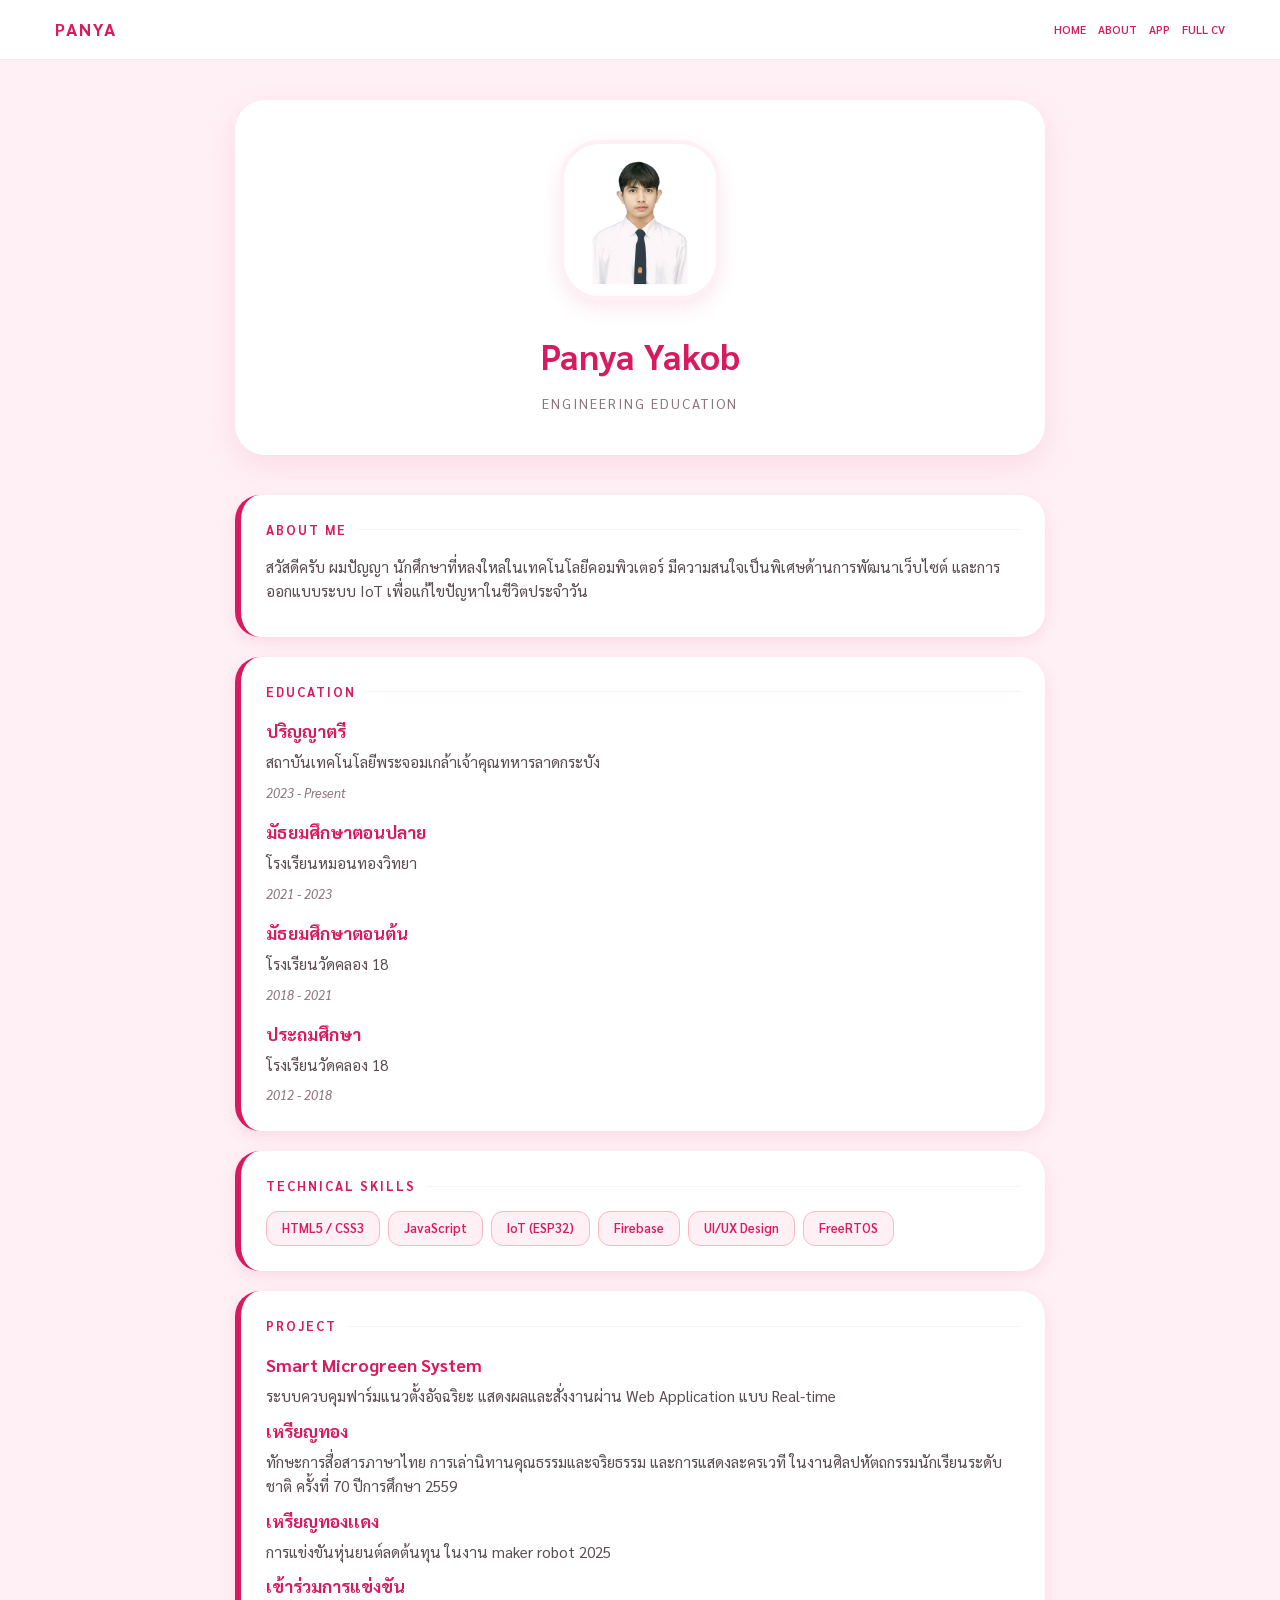
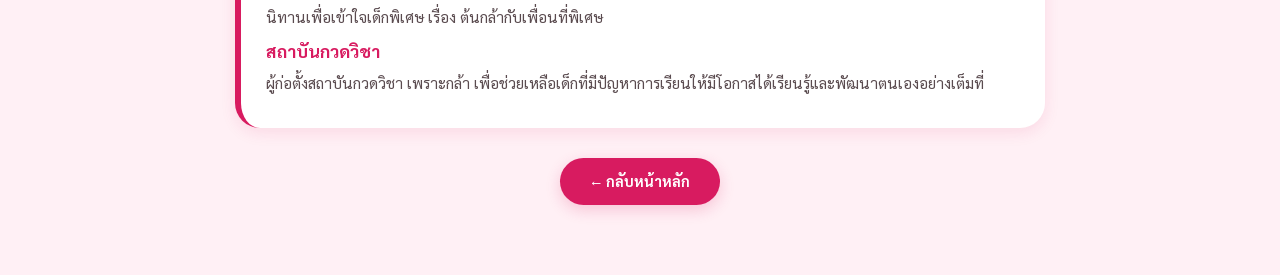
==== commit aecca135: "test" ====
--- a/about.html
+++ b/about.html
@@ -187,7 +187,7 @@
         <header class="profile-header">
             <img src="images/panyayakob.png" alt="Panya Yakob" class="profile-img" onerror="this.src='https://via.placeholder.com/200x200/D81B60/ffffff?text=Panya'">
             <h1>Panya Yakob</h1>
-            <p>Computer Education & Developer</p>
+            <p>Engineering Education</p>
         </header>
 
         <section class="cv-card">
